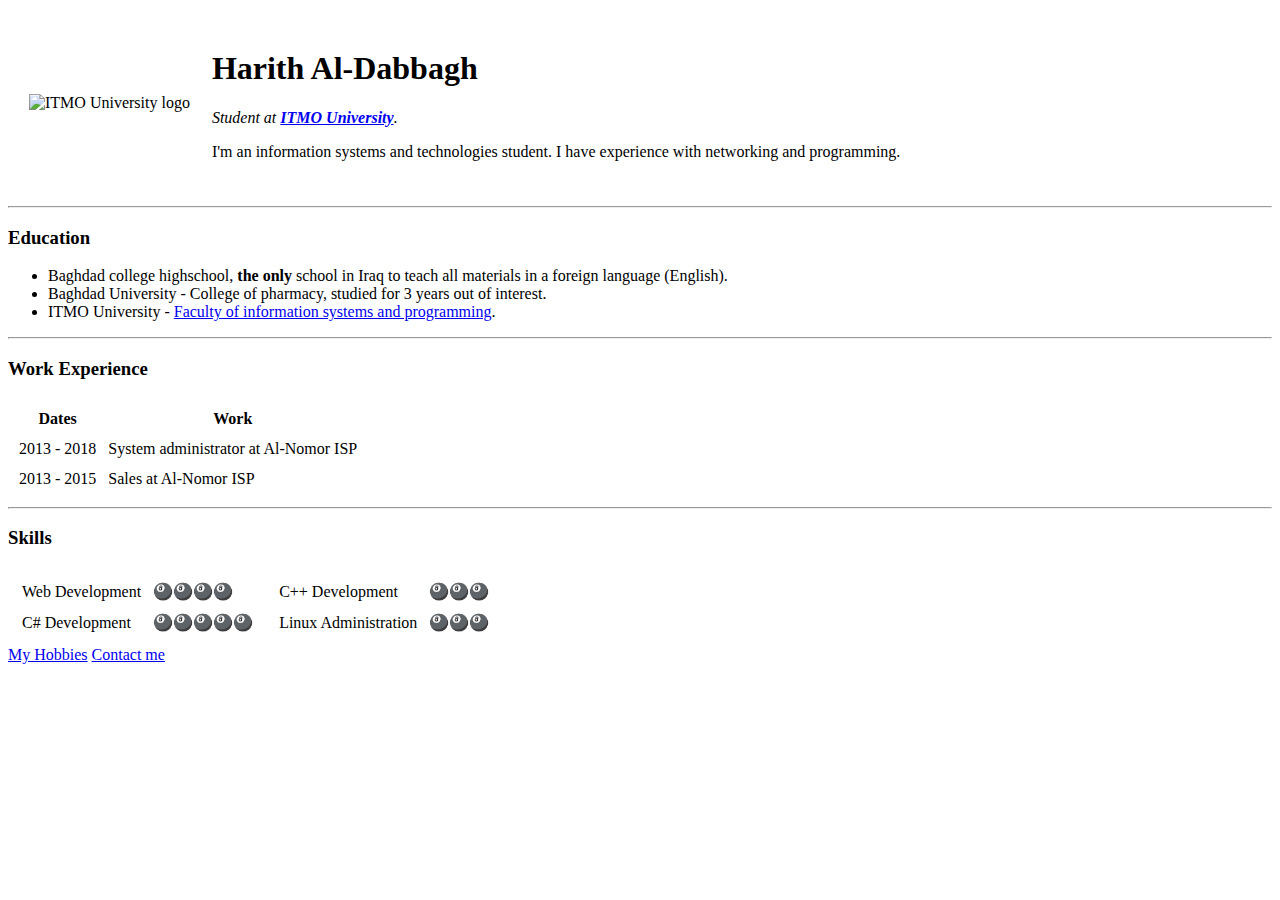
==== index.html @ 59ccb173 "Added initial cv website files" ====
<!DOCTYPE html>
<html lang="en" dir="ltr">

<head>
  <meta charset="utf-8">
  <title>Harith's Personal Site</title>
</head>

<body>
  <table cellspacing="20">
    <tr>
      <td><img src="images/ITMO_University.png" alt="ITMO University logo" height="100"></td>
      <td><h1>Harith Al-Dabbagh</h1>
      <p><em>Student at <strong><a href="https://en.itmo.ru/">ITMO University</a></strong>.</em></p>
      <p>I'm an information systems and technologies student. I have experience with networking and programming.</p></td>
    </tr>
  </table>

  <hr size="2">
  <h3>Education</h3>
  <ul>
    <li>Baghdad college highschool, <strong>the only</strong> school in Iraq to teach all materials in a foreign language (English).</li>
    <li>Baghdad University - College of pharmacy, studied for 3 years out of interest.</li>
    <li>ITMO University - <a href="https://fitp.itmo.ru/">Faculty of information systems and programming</a>.</li>
  </ul>
  <hr>
  <h3>Work Experience</h3>
  <table cellspacing="10">
    <thead>
      <th>Dates</th>
      <th>Work</th>
    </thead>
    <tbody>
      <tr>
        <td>2013 - 2018</td>
        <td>System administrator at Al-Nomor ISP</td>
      </tr>
      <tr>
        <td>2013 - 2015</td>
        <td>Sales at Al-Nomor ISP</td>
      </tr>
    </tbody>
    <tfoot>

    </tfoot>
  </table>

  <hr>

  <h3>Skills</h3>

  <table>
    <tr>
      <td>
        <table cellspacing="10">
          <tr>
            <td>Web Development</td>
            <td>🎱🎱🎱🎱</td>
          </tr>
          <tr>
            <td>C# Development</td>
            <td>🎱🎱🎱🎱🎱</td>
          </tr>
        </table>
      </td>
      <td>
        <table cellspacing="10">
          <tr>
            <td>C++ Development</td>
            <td>🎱🎱🎱</td>
          </tr>
          <tr>
            <td>Linux Administration</td>
            <td>🎱🎱🎱</td>
          </tr>
        </table>
      </td>
    </tr>
  </table>


  <a href="hobbies.html">My Hobbies</a>
  <a href="contact.html">Contact me</a>
</body>

</html>
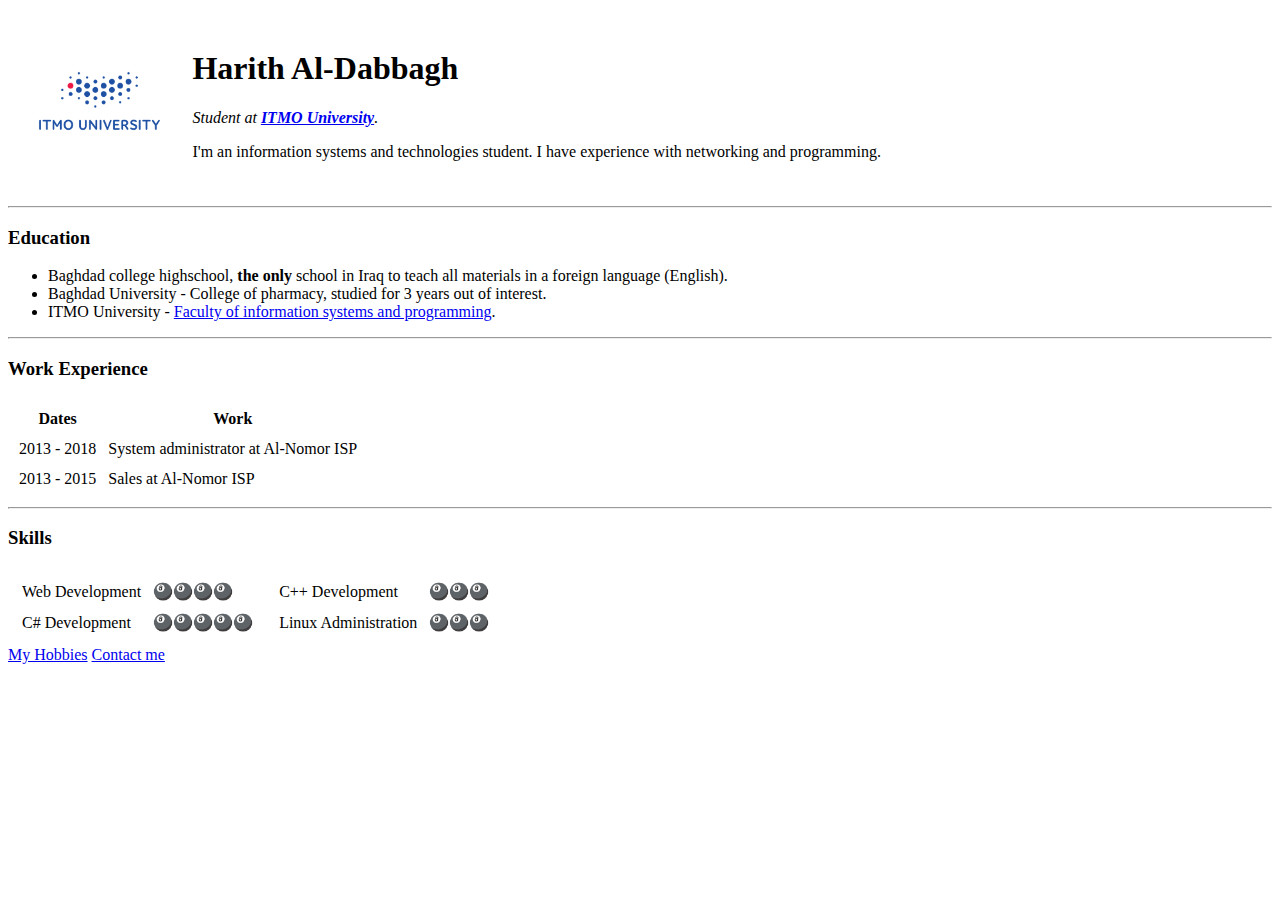
==== commit b05c880f: "Update index.html" ====
--- a/index.html
+++ b/index.html
@@ -9,7 +9,7 @@
 <body>
   <table cellspacing="20">
     <tr>
-      <td><img src="images/ITMO_University.png" alt="ITMO University logo" height="100"></td>
+      <td><img src="ITMO_University.png" alt="ITMO University logo" height="100"></td>
       <td><h1>Harith Al-Dabbagh</h1>
       <p><em>Student at <strong><a href="https://en.itmo.ru/">ITMO University</a></strong>.</em></p>
       <p>I'm an information systems and technologies student. I have experience with networking and programming.</p></td>
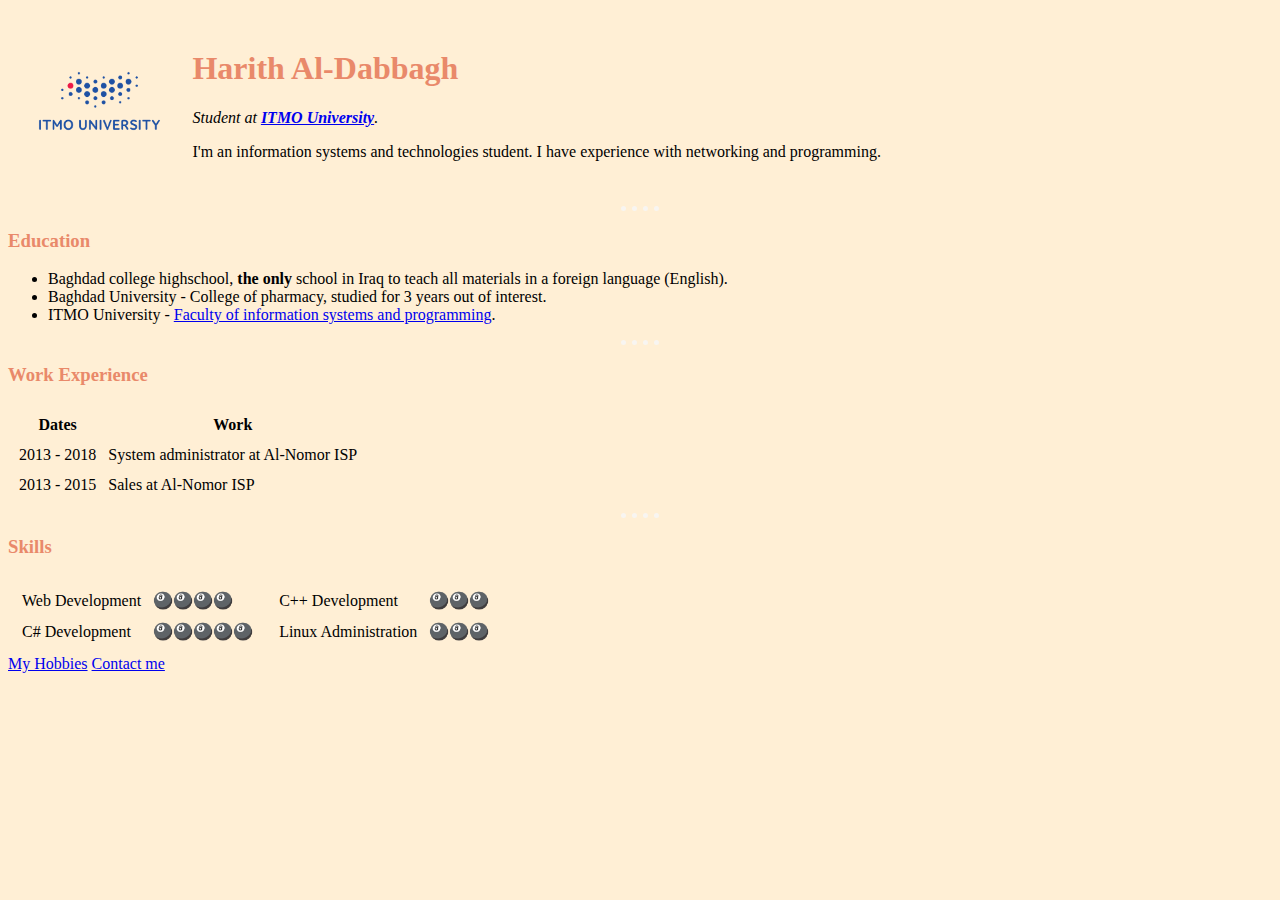
==== commit 1c2009b3: "added css" ====
--- a/index.html
+++ b/index.html
@@ -4,6 +4,7 @@
 <head>
   <meta charset="utf-8">
   <title>Harith's Personal Site</title>
+  <link rel="stylesheet" href="css/styles.css">
 </head>
 
 <body>
--- a/css/styles.css
+++ b/css/styles.css
@@ -0,0 +1,19 @@
+body {
+  background-color: papayawhip;
+}
+
+h1 {
+  color: #e9896a;
+}
+
+h3 {
+  color: #e9896a;
+}
+
+hr {
+  border-style: none;
+  border-top-style: dotted;
+  border-color: #f8f5f1;
+  border-width: 5px;
+  width: 3%;
+}
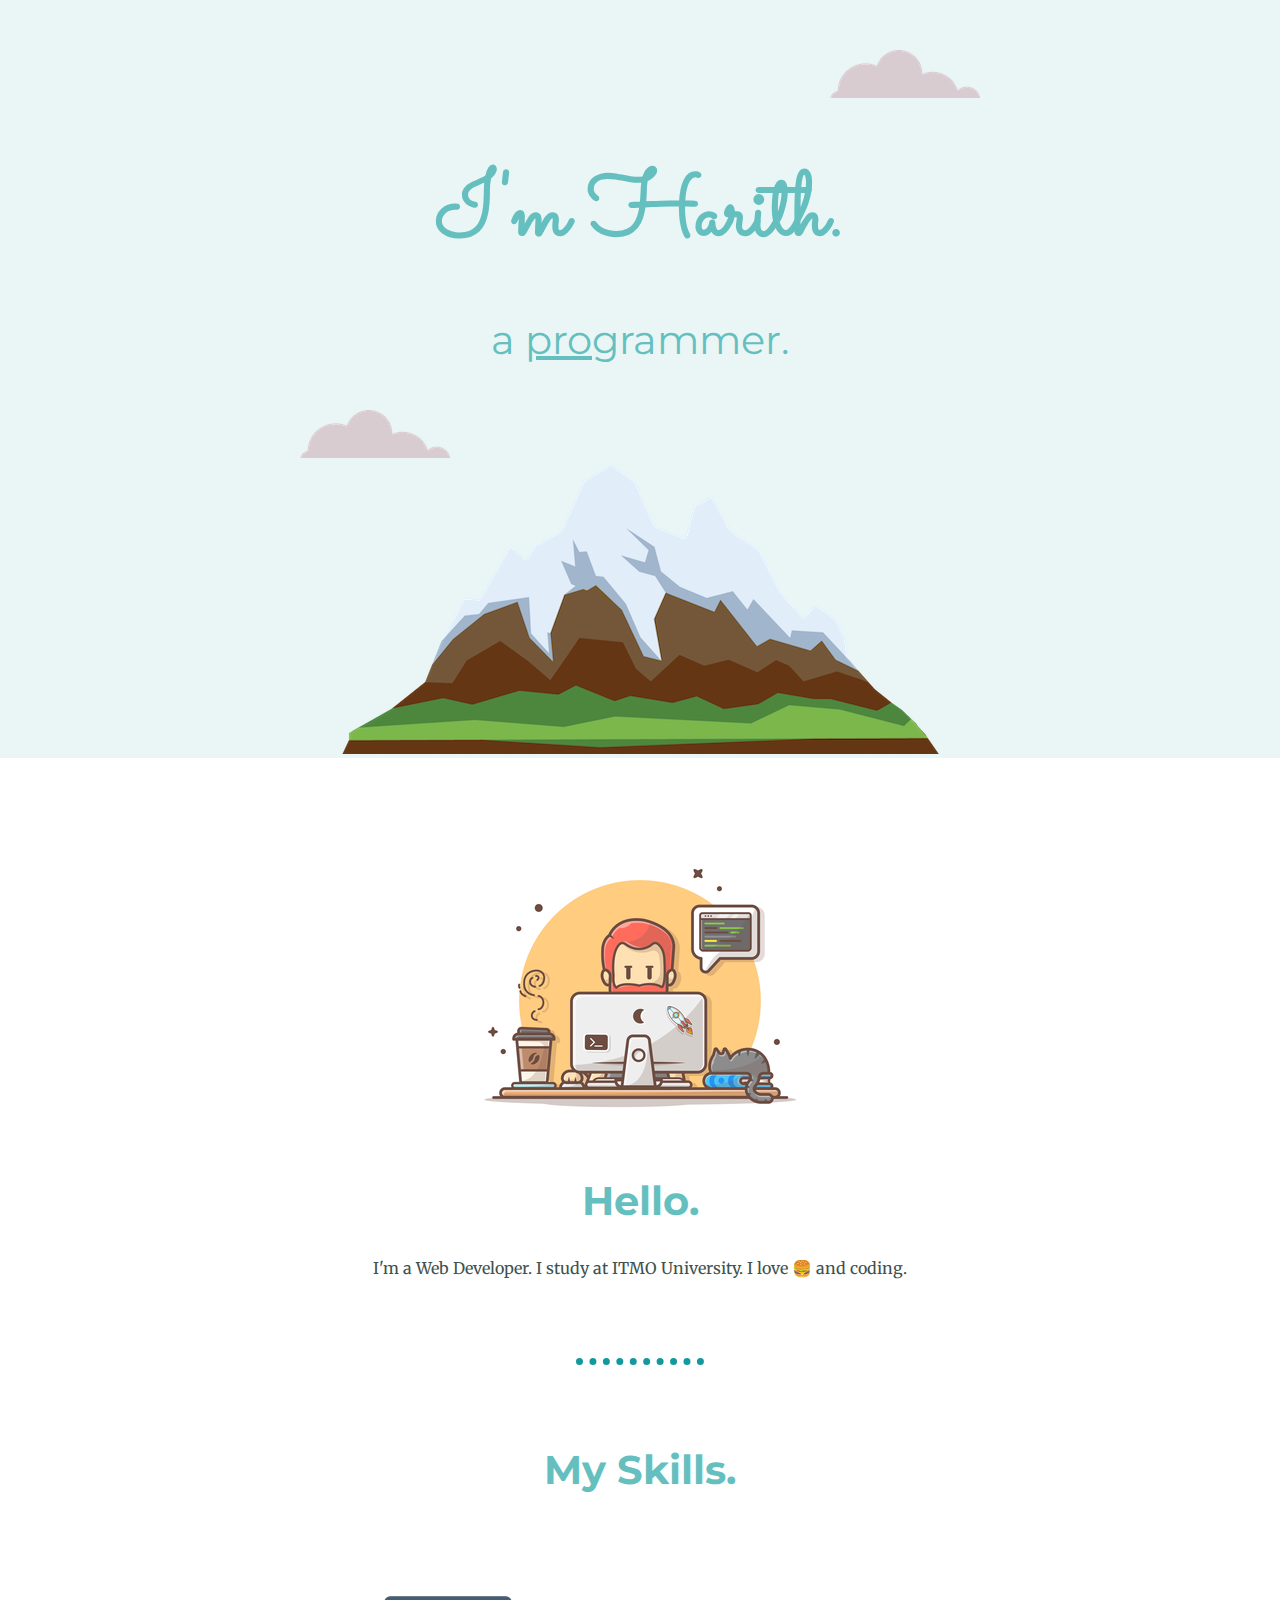
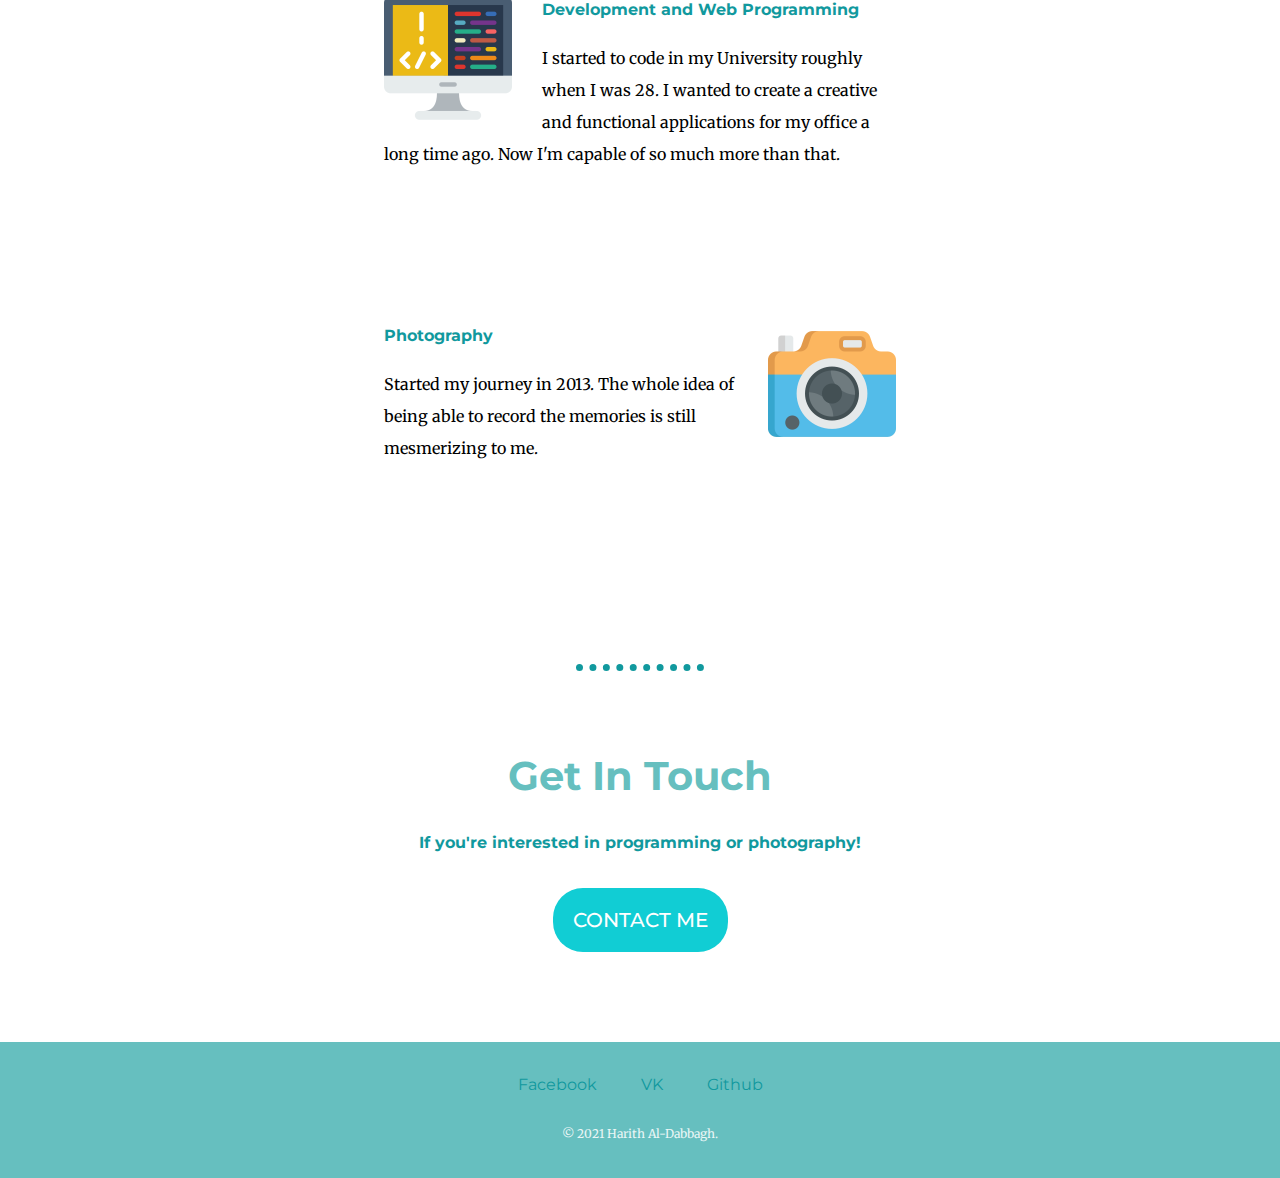
==== commit fc21972e: "New Website done today!" ====
--- a/index.html
+++ b/index.html
@@ -1,87 +1,56 @@
 <!DOCTYPE html>
 <html lang="en" dir="ltr">
-
-<head>
-  <meta charset="utf-8">
-  <title>Harith's Personal Site</title>
-  <link rel="stylesheet" href="css/styles.css">
-</head>
-
-<body>
-  <table cellspacing="20">
-    <tr>
-      <td><img src="ITMO_University.png" alt="ITMO University logo" height="100"></td>
-      <td><h1>Harith Al-Dabbagh</h1>
-      <p><em>Student at <strong><a href="https://en.itmo.ru/">ITMO University</a></strong>.</em></p>
-      <p>I'm an information systems and technologies student. I have experience with networking and programming.</p></td>
-    </tr>
-  </table>
-
-  <hr size="2">
-  <h3>Education</h3>
-  <ul>
-    <li>Baghdad college highschool, <strong>the only</strong> school in Iraq to teach all materials in a foreign language (English).</li>
-    <li>Baghdad University - College of pharmacy, studied for 3 years out of interest.</li>
-    <li>ITMO University - <a href="https://fitp.itmo.ru/">Faculty of information systems and programming</a>.</li>
-  </ul>
-  <hr>
-  <h3>Work Experience</h3>
-  <table cellspacing="10">
-    <thead>
-      <th>Dates</th>
-      <th>Work</th>
-    </thead>
-    <tbody>
-      <tr>
-        <td>2013 - 2018</td>
-        <td>System administrator at Al-Nomor ISP</td>
-      </tr>
-      <tr>
-        <td>2013 - 2015</td>
-        <td>Sales at Al-Nomor ISP</td>
-      </tr>
-    </tbody>
-    <tfoot>
-
-    </tfoot>
-  </table>
-
-  <hr>
-
-  <h3>Skills</h3>
-
-  <table>
-    <tr>
-      <td>
-        <table cellspacing="10">
-          <tr>
-            <td>Web Development</td>
-            <td>🎱🎱🎱🎱</td>
-          </tr>
-          <tr>
-            <td>C# Development</td>
-            <td>🎱🎱🎱🎱🎱</td>
-          </tr>
-        </table>
-      </td>
-      <td>
-        <table cellspacing="10">
-          <tr>
-            <td>C++ Development</td>
-            <td>🎱🎱🎱</td>
-          </tr>
-          <tr>
-            <td>Linux Administration</td>
-            <td>🎱🎱🎱</td>
-          </tr>
-        </table>
-      </td>
-    </tr>
-  </table>
+  <head>
+    <meta charset="utf-8">
+    <title>Harith Al-Dabbagh</title>
+    <link rel="stylesheet" href="css/styles.css">
+    <link rel="icon" href="favicon.ico">
+    <link rel="preconnect" href="https://fonts.gstatic.com">
+<link href="https://fonts.googleapis.com/css2?family=Merriweather:wght@700&family=Montserrat:wght@600&family=Sacramento&display=swap" rel="stylesheet">
+  </head>
+  <body>
+    <div class="top-container">
+      <img class="top-cloud" src="images/cloud.png" alt="cloud-img">
+      <h1>I'm Harith.</h1>
+      <h2 class="Aprogrammer">a <span class="pro">pro</span>grammer.</h2>
+      <img class="bottom-cloud" src="images/cloud.png" alt="cloud-img">
+      <img src="images/mountain.png" alt="mountain-img">
+    </div>
+    <div class="middle-container">
+      <div class="profile">
+        <img src="images/programmer.png" alt="">
+        <h2>Hello.</h2>
+        <p class="hello-text">I'm a Web Developer. I study at ITMO University. I love 🍔 and coding.</p>
+      </div>
+      <hr>
+      <div class="skills">
+        <h2>My Skills.</h2>
+        <div class="skill-row1">
+          <img class="skill-image1" src="images/coding.png" alt="">
+          <h3>Development and Web Programming</h3>
+          <p class="code-skill-description">I started to code in my University roughly when I was 28. I wanted to create a creative and functional applications for my office a long time ago. Now I'm capable of so much more than that.</p>
+        </div>
+        <div class="skill-row2">
+          <img class="skill-image2" src="images/camera.png" alt="">
+          <h3>Photography</h3>
+          <p class="photography-skill-description">Started my journey in 2013. The whole idea of being able to record the memories is still mesmerizing to me.</p>
+        </div>
+      </div>
+      <hr>
+      <div class="contact-me">
+        <h2>Get In Touch</h2>
+        <h3>If you're interested in programming or photography!</h3>
+        <a class="btn" href="messi4ever500@gmail.com">CONTACT ME</a>
+      </div>
+    </div>
 
 
-  <a href="hobbies.html">My Hobbies</a>
-  <a href="contact.html">Contact me</a>
-</body>
+    <div class="bottom-container">
+      <a class="footer-link" href="https://www.facebook.com/harith.h.mohammad/">Facebook</a>
+      <a class="footer-link" href="https://vk.com/hhm91">VK</a>
+      <a class="footer-link" href="https://github.com/bl4ck291">Github</a>
+      <p class="copyright">© 2021 Harith Al-Dabbagh.</p>
+    </div>
 
+  </body>
 </html>
--- a/css/styles.css
+++ b/css/styles.css
@@ -1,19 +1,143 @@
 body {
-  background-color: papayawhip;
+  text-align: center;
+  margin: 0;
+  font-family: 'Merriweather', serif;
 }
 
 h1 {
-  color: #e9896a;
+  color: #66BFBF;
+  font-size: 5.625rem;
+  margin: 50px auto 0 auto;
+  font-family: 'Sacramento', cursive;
+}
+
+h2 {
+  color: #66BFBF;
+  font-family: 'Montserrat', sans-serif;
+  font-size: 2.5rem;
 }
 
 h3 {
-  color: #e9896a;
+  color: #11999E;
+  font-family: 'Montserrat', sans-serif;
+  font-size: 1rem;
+  font-weight: bold;
 }
 
 hr {
   border-style: none;
   border-top-style: dotted;
-  border-color: #f8f5f1;
-  border-width: 5px;
-  width: 3%;
+  border-color: #11999E;
+  border-width: 7px;
+  width: 10%;
+  margin: 5rem auto;
 }
+
+a {
+  color: #11999E;
+  font-family: 'Montserrat', sans-serif;
+  margin: 10px 20px;
+  text-decoration: none;
+}
+
+a:hover {
+  color: #EAF6F6;
+
+}
+
+
+.Aprogrammer {
+  font-weight: normal;
+}
+
+.pro {
+  text-decoration: underline;
+}
+
+.top-container {
+  background-color: #EAF6F6;
+  position: relative;
+  padding-top: 100px;
+}
+
+.hello-text {
+  color: #40514E;
+}
+
+.middle-container {
+  margin: 80px 0;
+}
+
+.bottom-container {
+  background-color: #66BFBF;
+  padding: 32px 0 5px;
+  margin: 0;
+
+}
+
+
+.skill-row1 {
+  line-height: 2;
+  margin: 100px auto 150px auto;
+  text-align: left;
+  width: 40%;
+}
+
+.skill-row2 {
+  line-height: 2;
+  margin: 100px auto 200px auto;
+  text-align: left;
+  width: 40%;
+}
+
+.skill-image1 {
+  padding-right: 30px;
+  float: left;
+  width: 25%;
+}
+
+.skill-image2 {
+  padding-left: 30px;
+  float: right;
+  width: 25%;
+
+}
+
+.top-cloud {
+  position: absolute;
+  right: 300px;
+  top: 50px;
+}
+
+.bottom-cloud {
+  position: absolute;
+  left: 300px;
+  bottom: 300px;
+}
+
+.copyright {
+  color: #EAF6F6;
+  font-size: 0.75rem;
+  padding: 20px 0;
+}
+
+.btn {
+   background: #11CDD4;
+
+   border-radius: 30px;
+   color: #FFFFFF;
+   font-family: 'Montserrat', sans-serif;
+   font-size: 20px;
+   font-weight: 500;
+   padding: 20px;
+   text-decoration: none;
+   display: inline-block;
+   cursor: pointer;
+   text-align: center;
+   margin-top: 20px;
+}
+
+.btn:hover {
+   background: #30E3CB;
+   text-decoration: none;
+}
